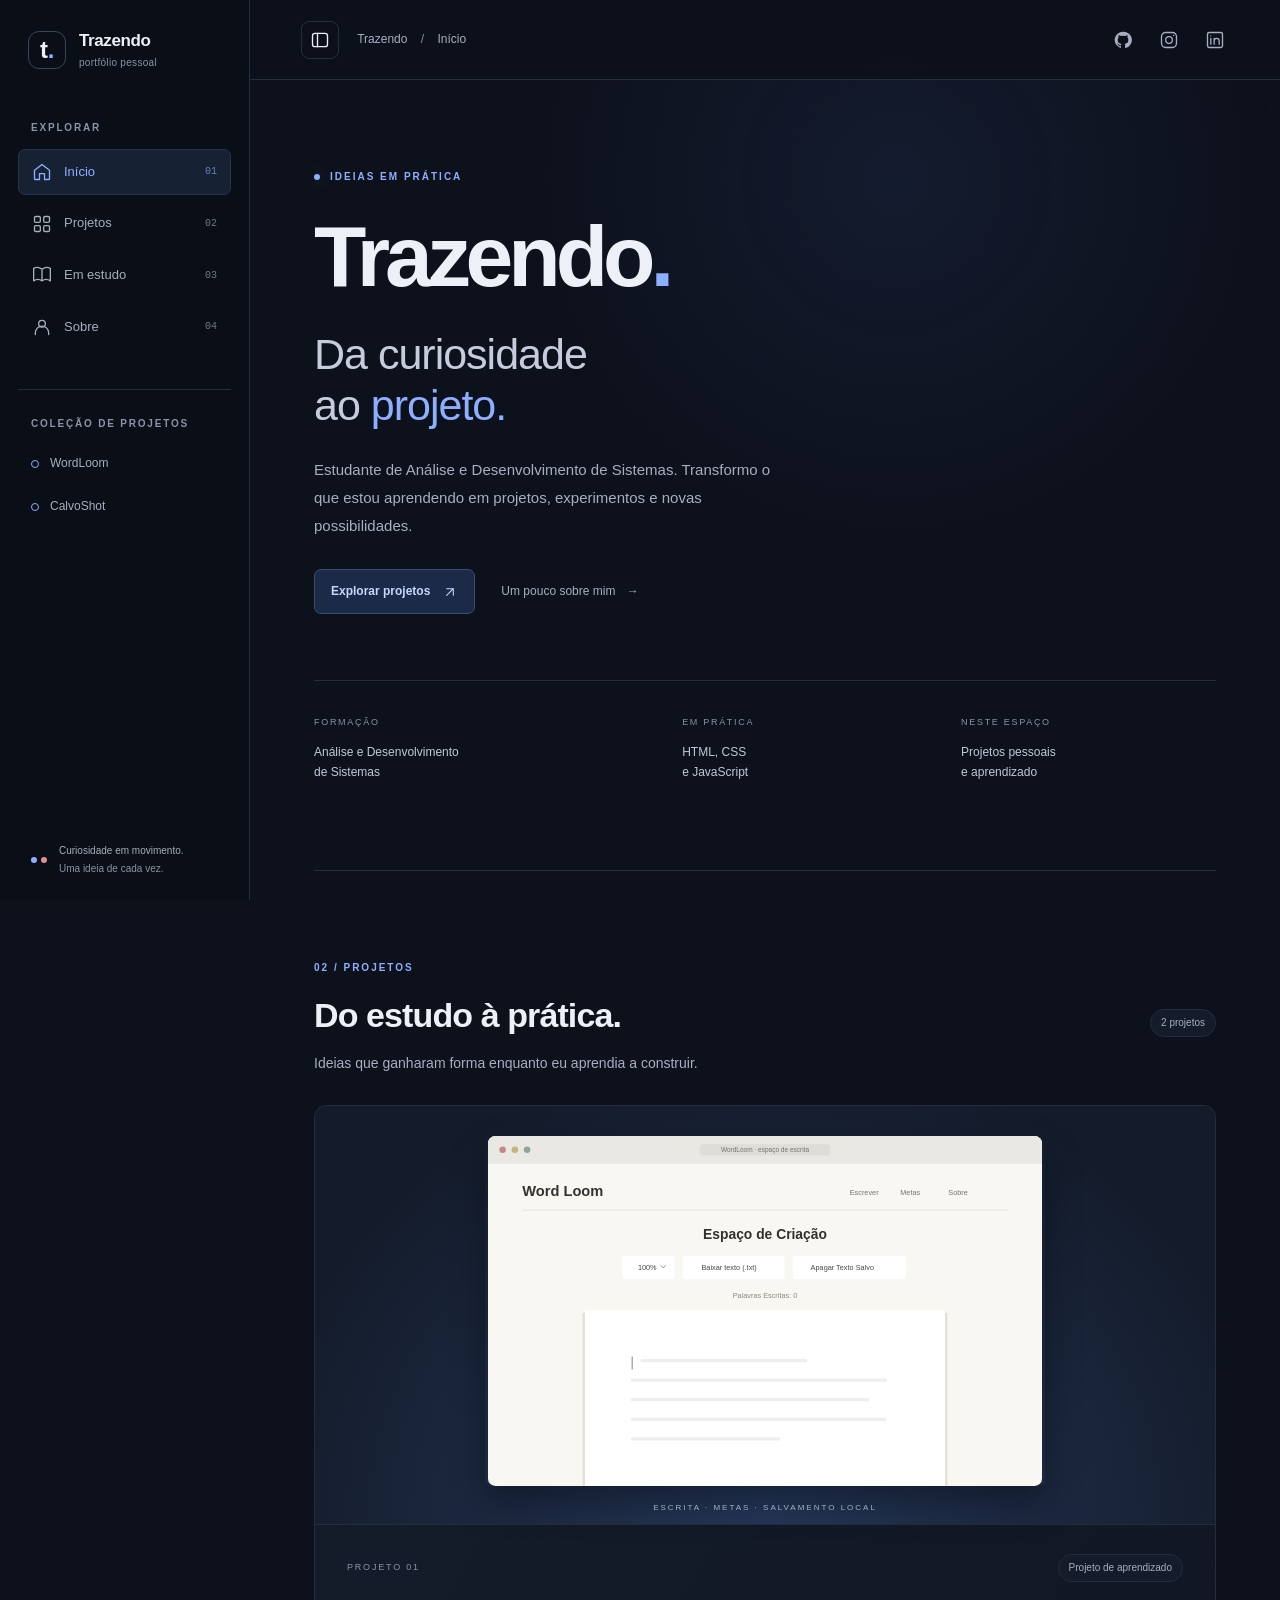
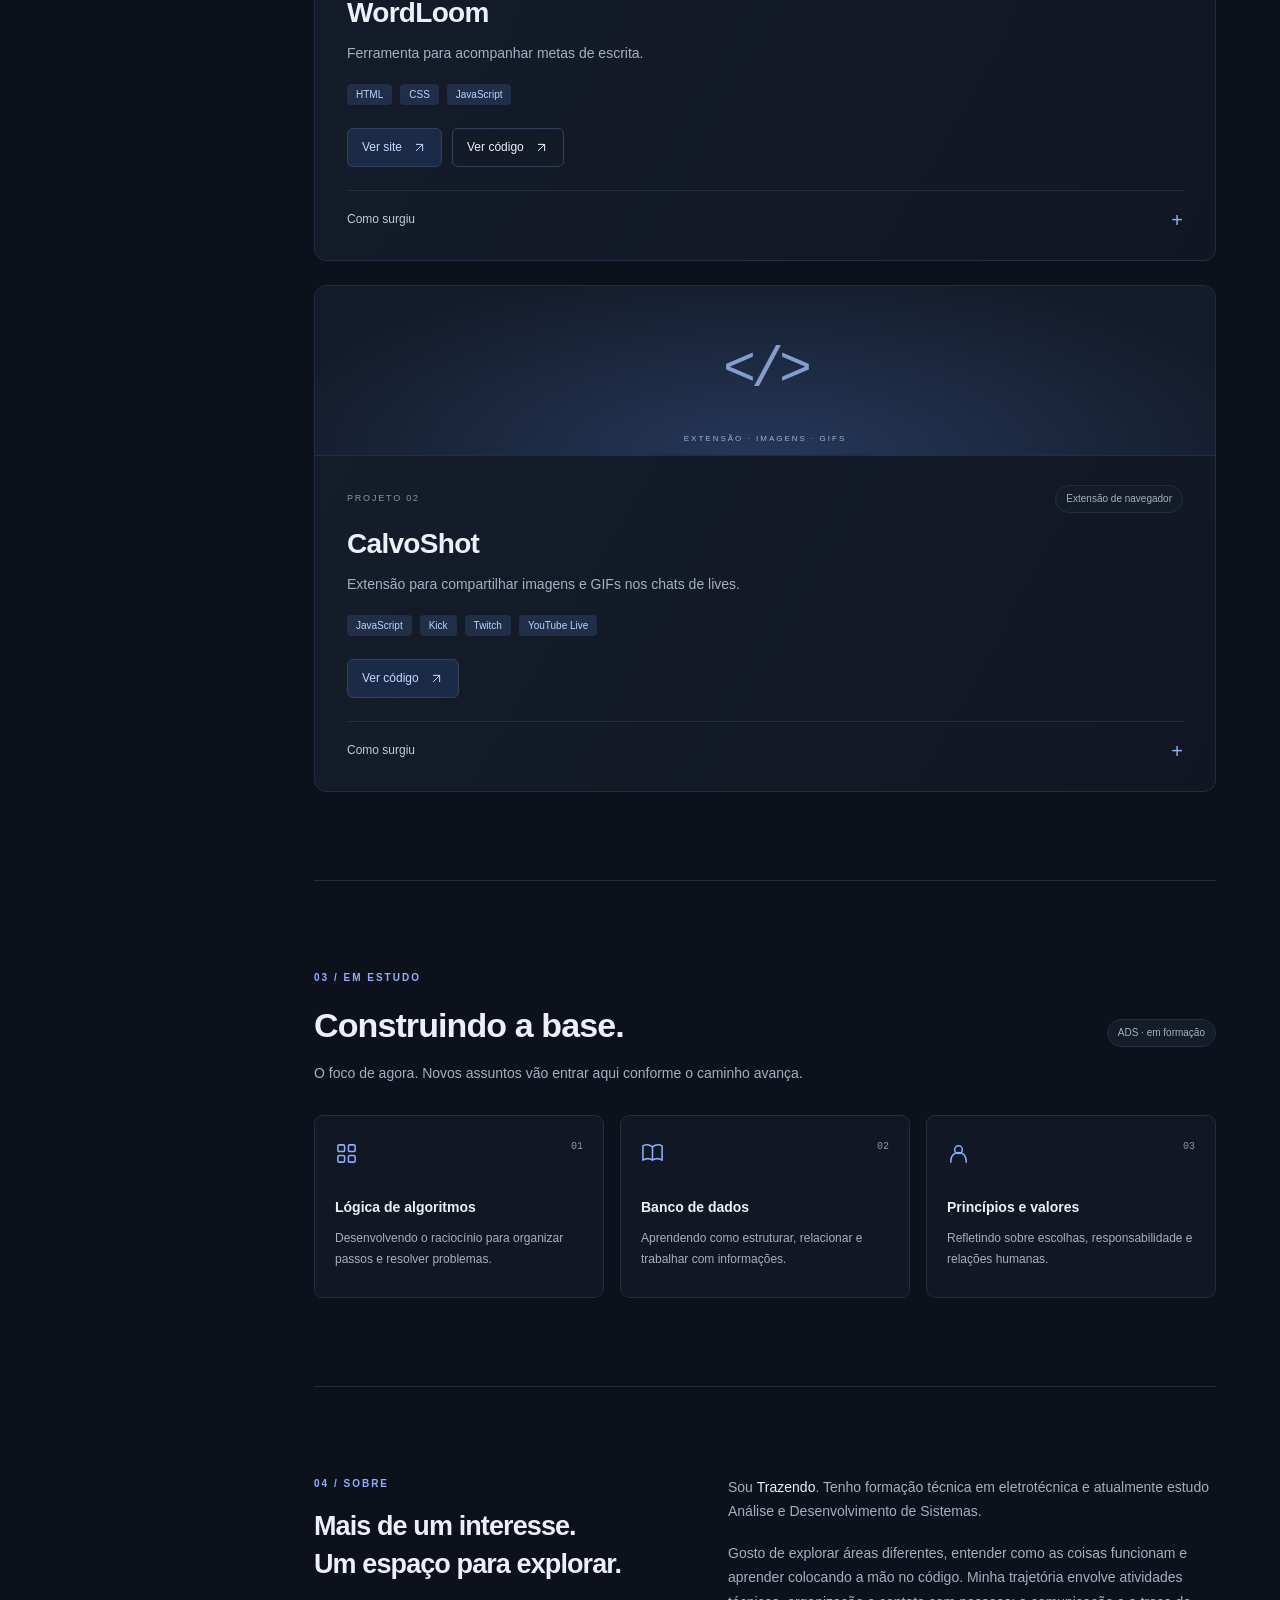
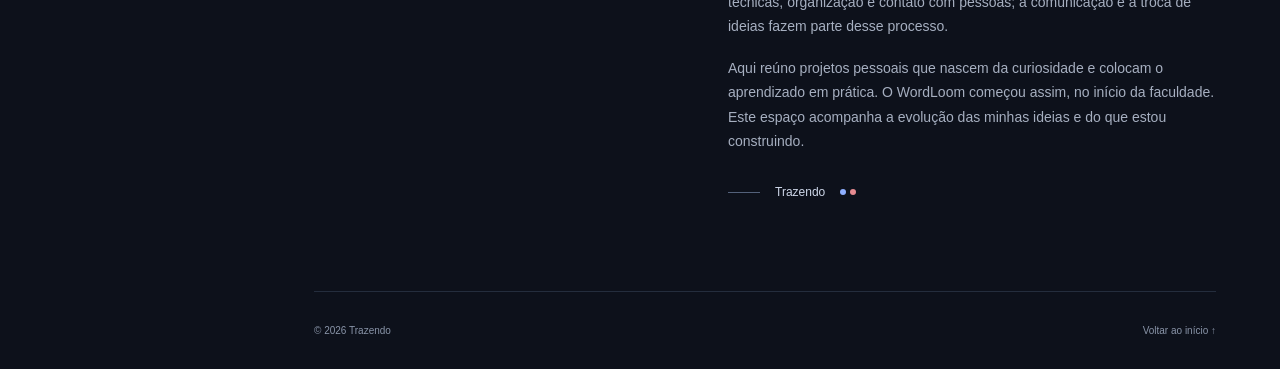
==== index.html @ d954ef14 "Add files via upload" ====
<!DOCTYPE html>
<html lang="pt-BR">
<head>
    <meta charset="UTF-8">
    <meta name="viewport" content="width=device-width, initial-scale=1.0">
    <meta name="theme-color" content="#0d111b">
    <meta name="description" content="Trazendo: projetos pessoais, ideias e aprendizado em desenvolvimento de sistemas.">
    <title>Trazendo · Ideias em prática</title>
    <link rel="stylesheet" href="style.css">
    <script src="script.js" defer></script>
</head>
<body>
    <a class="pular-conteudo" href="#conteudo">Pular para o conteúdo</a>

    <!-- Ícones reutilizáveis: cada <use> escolhe um símbolo pelo id. -->
    <svg class="biblioteca-icones" xmlns="http://www.w3.org/2000/svg" aria-hidden="true">
        <symbol id="icone-menu" viewBox="0 0 24 24"><rect x="3" y="4" width="18" height="16" rx="3"/><path d="M9 4v16"/></symbol>
        <symbol id="icone-inicio" viewBox="0 0 24 24"><path d="m3 10 9-7 9 7v10a1 1 0 0 1-1 1h-5v-7H9v7H4a1 1 0 0 1-1-1Z"/></symbol>
        <symbol id="icone-projetos" viewBox="0 0 24 24"><rect x="3" y="3" width="7" height="7" rx="1.5"/><rect x="14" y="3" width="7" height="7" rx="1.5"/><rect x="3" y="14" width="7" height="7" rx="1.5"/><rect x="14" y="14" width="7" height="7" rx="1.5"/></symbol>
        <symbol id="icone-estudo" viewBox="0 0 24 24"><path d="M12 5C8 2 4 3 2 4v15c3-2 7-2 10 0 3-2 7-2 10 0V4c-2-1-6-2-10 1Zm0 0v14"/></symbol>
        <symbol id="icone-sobre" viewBox="0 0 24 24"><circle cx="12" cy="8" r="4"/><path d="M4 21v-2a8 8 0 0 1 16 0v2"/></symbol>
        <symbol id="icone-seta" viewBox="0 0 24 24"><path d="M7 17 17 7M7 7h10v10"/></symbol>
        <symbol id="icone-fechar" viewBox="0 0 24 24"><path d="m6 6 12 12M6 18 18 6"/></symbol>
        <symbol id="icone-github" viewBox="0 0 24 24"><path d="M12 2a10 10 0 0 0-3.16 19.49c.5.09.68-.22.68-.48v-1.69c-2.78.6-3.37-1.18-3.37-1.18-.45-1.16-1.11-1.47-1.11-1.47-.91-.62.07-.61.07-.61 1 .07 1.53 1.03 1.53 1.03.89 1.53 2.34 1.09 2.91.83.09-.65.35-1.09.64-1.34-2.22-.25-4.56-1.11-4.56-4.94 0-1.09.39-1.99 1.03-2.69-.1-.25-.45-1.27.1-2.65 0 0 .84-.27 2.75 1.03a9.6 9.6 0 0 1 5 0c1.91-1.3 2.75-1.03 2.75-1.03.55 1.38.2 2.4.1 2.65.64.7 1.03 1.6 1.03 2.69 0 3.84-2.34 4.69-4.57 4.94.36.31.68.92.68 1.85v2.75c0 .27.18.58.69.48A10 10 0 0 0 12 2Z"/></symbol>
        <symbol id="icone-instagram" viewBox="0 0 24 24"><rect x="3" y="3" width="18" height="18" rx="5"/><circle cx="12" cy="12" r="4"/><circle cx="17.5" cy="6.5" r=".8" fill="currentColor" stroke="none"/></symbol>
        <symbol id="icone-linkedin" viewBox="0 0 24 24"><rect x="3" y="3" width="18" height="18" rx="2"/><path d="M7 10v7m4 0v-7m0 3c0-4 6-4 6 0v4"/><circle cx="7" cy="7" r=".8" fill="currentColor" stroke="none"/></symbol>
    </svg>

    <aside class="barra-lateral" id="barra-lateral" aria-label="Índice do portfólio">
        <div class="marca-lateral">
            <a class="marca" href="#inicio" aria-label="Trazendo, início"><span class="simbolo-marca">t<span>.</span></span><span>Trazendo<span class="submarca">portfólio pessoal</span></span></a>
            <button class="botao-icone fechar-menu" id="fechar-menu" aria-label="Fechar navegação"><svg class="icone" aria-hidden="true"><use href="#icone-fechar"/></svg></button>
        </div>
        <p class="rotulo-lateral">EXPLORAR</p>
        <nav class="navegacao" aria-label="Seções">
            <a class="ativo" href="#inicio" aria-current="location"><svg class="icone" aria-hidden="true"><use href="#icone-inicio"/></svg><span>Início</span><span class="numero-nav">01</span></a>
            <a href="#projetos"><svg class="icone" aria-hidden="true"><use href="#icone-projetos"/></svg><span>Projetos</span><span class="numero-nav">02</span></a>
            <a href="#estudos"><svg class="icone" aria-hidden="true"><use href="#icone-estudo"/></svg><span>Em estudo</span><span class="numero-nav">03</span></a>
            <a href="#sobre"><svg class="icone" aria-hidden="true"><use href="#icone-sobre"/></svg><span>Sobre</span><span class="numero-nav">04</span></a>
        </nav>
        <div class="colecao-lateral"><p class="rotulo-lateral">COLEÇÃO DE PROJETOS</p><div id="atalhos-projetos"></div></div>
        <div class="rodape-lateral"><span class="duas-cores" aria-hidden="true"><i></i><i></i></span><p>Curiosidade em movimento.<span>Uma ideia de cada vez.</span></p></div>
    </aside>
    <button class="fundo-menu" id="fundo-menu" hidden aria-label="Fechar navegação"></button>

    <div class="pagina">
        <header class="topo">
            <div class="topo-esquerda"><button class="botao-icone" id="alternar-menu" aria-label="Alternar navegação" aria-controls="barra-lateral" aria-expanded="true"><svg class="icone" aria-hidden="true"><use href="#icone-menu"/></svg></button><span class="caminho">Trazendo <span>/</span> <span id="secao-atual">Início</span></span></div>
            <!-- Substitua href="#" pelos seus endereços quando quiser. -->
            <nav class="redes-sociais" aria-label="Redes sociais">
                <a href="https://github.com/trazendo" target="_blank" rel="noopener noreferrer" aria-label="GitHub" title="GitHub"><svg class="icone github" aria-hidden="true"><use href="#icone-github"/></svg></a>
                <a href="#" aria-label="Instagram" title="Instagram"><svg class="icone" aria-hidden="true"><use href="#icone-instagram"/></svg></a>
                <a href="#" aria-label="LinkedIn" title="LinkedIn"><svg class="icone" aria-hidden="true"><use href="#icone-linkedin"/></svg></a>
            </nav>
        </header>

        <main id="conteudo">
            <section class="inicio secao" id="inicio" aria-labelledby="titulo-inicio">
                <p class="sobretitulo"><span class="ponto-status" aria-hidden="true"></span> IDEIAS EM PRÁTICA</p>
                <h1 id="titulo-inicio">Trazendo<span class="ponto-titulo">.</span></h1>
                <p class="frase-inicio">Da curiosidade<br>ao <span>projeto.</span></p>
                <p class="introducao">Estudante de Análise e Desenvolvimento de Sistemas. Transformo o que estou aprendendo em projetos, experimentos e novas possibilidades.</p>
                <div class="acoes-inicio"><a class="botao botao-principal" href="#projetos">Explorar projetos <svg class="icone" aria-hidden="true"><use href="#icone-seta"/></svg></a><a class="link-discreto" href="#sobre">Um pouco sobre mim <span aria-hidden="true">→</span></a></div>
                <div class="resumo-inicio"><div><span>FORMAÇÃO</span><p>Análise e Desenvolvimento<br>de Sistemas</p></div><div><span>EM PRÁTICA</span><p>HTML, CSS<br>e JavaScript</p></div><div><span>NESTE ESPAÇO</span><p>Projetos pessoais<br>e aprendizado</p></div></div>
            </section>

            <section class="secao" id="projetos" aria-labelledby="titulo-projetos">
                <div class="cabecalho-secao"><div><p class="sobretitulo">02 / PROJETOS</p><h2 id="titulo-projetos">Do estudo à prática.</h2></div><span class="etiqueta-contagem" id="contagem-projetos">2 projetos</span></div>
                <p class="descricao-secao">Ideias que ganharam forma enquanto eu aprendia a construir.</p>
                <div class="lista-projetos" id="lista-projetos"></div>
                <noscript><article class="projeto-sem-js"><h3>WordLoom</h3><p>Ferramenta para acompanhar metas de escrita.</p><a href="https://trazendo.github.io/wordloom/">Ver site</a> · <a href="https://github.com/trazendo/wordloom">Ver código</a></article><article class="projeto-sem-js"><h3>CalvoShot</h3><p>Extensão para compartilhar imagens e GIFs nos chats de lives.</p><a href="https://github.com/Trazendo/calvoshot">Ver código</a></article></noscript>
            </section>

            <section class="secao" id="estudos" aria-labelledby="titulo-estudos">
                <div class="cabecalho-secao"><div><p class="sobretitulo">03 / EM ESTUDO</p><h2 id="titulo-estudos">Construindo a base.</h2></div><span class="etiqueta">ADS · em formação</span></div>
                <p class="descricao-secao">O foco de agora. Novos assuntos vão entrar aqui conforme o caminho avança.</p>
                <div class="lista-estudos">
                    <article class="estudo"><span class="numero-estudo">01</span><svg class="icone" aria-hidden="true"><use href="#icone-projetos"/></svg><h3>Lógica de algoritmos</h3><p>Desenvolvendo o raciocínio para organizar passos e resolver problemas.</p></article>
                    <article class="estudo"><span class="numero-estudo">02</span><svg class="icone" aria-hidden="true"><use href="#icone-estudo"/></svg><h3>Banco de dados</h3><p>Aprendendo como estruturar, relacionar e trabalhar com informações.</p></article>
                    <article class="estudo"><span class="numero-estudo">03</span><svg class="icone" aria-hidden="true"><use href="#icone-sobre"/></svg><h3>Princípios e valores</h3><p>Refletindo sobre escolhas, responsabilidade e relações humanas.</p></article>
                </div>
            </section>

            <section class="secao sobre" id="sobre" aria-labelledby="titulo-sobre">
                <div><p class="sobretitulo">04 / SOBRE</p><h2 id="titulo-sobre">Mais de um interesse.<br>Um espaço para explorar.</h2></div>
                <div class="texto-sobre">
                    <p>Sou <strong>Trazendo</strong>. Tenho formação técnica em eletrotécnica e atualmente estudo Análise e Desenvolvimento de Sistemas.</p>
                    <p>Gosto de explorar áreas diferentes, entender como as coisas funcionam e aprender colocando a mão no código. Minha trajetória envolve atividades técnicas, organização e contato com pessoas; a comunicação e a troca de ideias fazem parte desse processo.</p>
                    <p>Aqui reúno projetos pessoais que nascem da curiosidade e colocam o aprendizado em prática. O WordLoom começou assim, no início da faculdade. Este espaço acompanha a evolução das minhas ideias e do que estou construindo.</p>
                    <div class="assinatura"><span class="linha-assinatura"></span><span>Trazendo</span><span class="duas-cores" aria-hidden="true"><i></i><i></i></span></div>
                </div>
            </section>
        </main>
        <footer class="rodape"><span>© <span id="ano">2026</span> Trazendo</span><a href="#inicio">Voltar ao início <span aria-hidden="true">↑</span></a></footer>
    </div>

    <!-- O JavaScript usa este modelo para cada novo projeto. -->
    <template id="modelo-projeto">
        <article class="projeto">
            <div class="previa-projeto"><img class="imagem-projeto" src="imagens/wordloom.svg" alt="" loading="lazy" width="680" height="430"><span class="tipo-projeto"></span></div>
            <div class="conteudo-projeto"><div class="linha-projeto"><span class="numero-projeto"></span><span class="etiqueta status-projeto"></span></div><h3 class="nome-projeto"></h3><p class="descricao-projeto"></p><ul class="tecnologias" aria-label="Tecnologias e plataformas"></ul><div class="links-projeto"></div><details class="detalhes-projeto"><summary>Como surgiu <span aria-hidden="true">+</span></summary><p class="contexto-projeto"></p><ul class="recursos-projeto"></ul></details></div>
        </article>
    </template>
</body>
</html>
---- style.css ----
/* 1. Variáveis: mude estas cores para personalizar o site. */
:root {
    --fundo: #0d111b;
    --fundo-lateral: #0a0e16;
    --painel: #121824;
    --texto: #edf0f6;
    --texto-suave: #a6afc0;
    --texto-discreto: #8994a8;
    --borda: #242d3d;
    --azul: #8eafff;
    --vermelho: #e68b91;
    --largura-lateral: 250px;
    --cursor-x: 70vw;
    --cursor-y: 20vh;
}
* { box-sizing: border-box; }
html { scroll-behavior: smooth; scroll-padding-top: 105px; }
body { margin: 0; background: var(--fundo); color: var(--texto); font-family: Inter, "Segoe UI", Arial, sans-serif; font-size: 15px; line-height: 1.75; }
/* A luz segue o mouse sem bloquear cliques. */
body::before { content: ""; position: fixed; inset: 0; background: radial-gradient(550px circle at var(--cursor-x) var(--cursor-y), rgba(84, 121, 222, .10), transparent 70%); pointer-events: none; z-index: 0; }
a { color: inherit; text-decoration: none; }
button { font: inherit; color: inherit; cursor: pointer; }
button, a { -webkit-tap-highlight-color: transparent; }
button:focus-visible, a:focus-visible, summary:focus-visible { outline: 2px solid var(--azul); outline-offset: 5px; }
p, h1, h2, h3 { margin: 0; }
svg { flex-shrink: 0; }
.icone { width: 20px; height: 20px; fill: none; stroke: currentColor; stroke-width: 1.6; stroke-linecap: round; stroke-linejoin: round; }
.github { fill: currentColor; stroke: none; }
.biblioteca-icones { position: absolute; width: 0; height: 0; overflow: hidden; }
.pular-conteudo { position: fixed; top: 12px; left: 16px; padding: 8px 16px; background: var(--texto); color: var(--fundo); z-index: 20; transform: translateY(-160%); }
.pular-conteudo:focus { transform: translateY(0); }
[hidden] { display: none !important; }

/* 2. Barra lateral: índice das seções e atalhos para os projetos. */
.barra-lateral { position: fixed; inset: 0 auto 0 0; width: var(--largura-lateral); padding: 30px 18px 22px; background: var(--fundo-lateral); border-right: 1px solid var(--borda); display: flex; flex-direction: column; overflow-y: auto; z-index: 5; transition: transform .22s ease, visibility .22s; }
.marca-lateral { display: flex; align-items: center; justify-content: space-between; margin-bottom: 50px; padding: 0 10px; }
.marca { display: flex; gap: 13px; align-items: center; font-size: 17px; font-weight: 650; letter-spacing: -.4px; line-height: 1.3; }
.simbolo-marca { display: inline-flex; align-items: center; justify-content: center; flex-shrink: 0; width: 38px; height: 38px; border: 1px solid #39445a; border-radius: 11px; font-size: 24px; }
.simbolo-marca span { color: var(--azul); }
.submarca { display: block; margin-top: 4px; font-weight: 400; letter-spacing: .3px; font-size: 10px; color: var(--texto-discreto); }
.rotulo-lateral { padding-left: 13px; font-size: 10px; font-weight: 600; letter-spacing: 1.8px; color: var(--texto-discreto); margin-bottom: 12px; }
.navegacao { display: grid; gap: 5px; }
.navegacao a { display: flex; align-items: center; gap: 12px; padding: 11px 13px; border-radius: 7px; font-size: 13px; color: var(--texto-suave); border: 1px solid transparent; transition: color .18s, background .18s; }
.navegacao a:hover { color: var(--texto); background: #141b28; }
.navegacao a.ativo { color: var(--azul); border-color: #27344d; background: #172134; }
.numero-nav { margin-left: auto; font-size: 10px; font-family: monospace; opacity: .65; }
.colecao-lateral { margin-top: 38px; padding-top: 25px; border-top: 1px solid var(--borda); }
.atalho-projeto { display: flex; align-items: center; gap: 11px; margin: 4px 0; padding: 9px 13px; color: var(--texto-suave); font-size: 12px; border-radius: 7px; }
.atalho-projeto:hover { color: var(--texto); background: #141b28; }
.atalho-projeto::before { content: ""; width: 6px; height: 6px; border: 1px solid var(--azul); border-radius: 50%; }
.rodape-lateral { margin-top: auto; padding: 50px 13px 0; display: flex; align-items: center; gap: 12px; }
.rodape-lateral p { font-size: 10px; color: var(--texto-suave); line-height: 1.8; }
.rodape-lateral p span { display: block; color: var(--texto-discreto); }
.duas-cores { display: inline-flex; gap: 4px; flex-shrink: 0; }
.duas-cores i { height: 6px; width: 6px; background: var(--azul); border-radius: 50%; }
.duas-cores i + i { background: var(--vermelho); }
.fechar-menu { display: none !important; }
.fundo-menu { position: fixed; inset: 0; background: #05080dc4; border: 0; z-index: 4; }

/* 3. Cabeçalho: os links de redes sociais ficam no topo. */
.pagina { position: relative; z-index: 1; margin-left: var(--largura-lateral); transition: margin-left .22s ease; }
.topo { position: sticky; top: 0; z-index: 3; display: flex; align-items: center; justify-content: space-between; gap: 14px; min-height: 80px; padding: 15px clamp(24px, 4vw, 64px); border-bottom: 1px solid var(--borda); background: #0d111bea; backdrop-filter: blur(12px); }
.topo-esquerda { display: flex; gap: 18px; align-items: center; }
.botao-icone { display: inline-flex; align-items: center; justify-content: center; width: 38px; height: 38px; padding: 0; background: transparent; border: 1px solid var(--borda); border-radius: 8px; }
.botao-icone:hover { background: #192233; color: var(--azul); }
.caminho { color: var(--texto-suave); font-size: 12px; }
.caminho > span:first-child { padding: 0 10px; color: #8290a6; }
.redes-sociais { display: flex; align-items: center; gap: 18px; }
.redes-sociais a { display: flex; align-items: center; justify-content: center; width: 28px; height: 32px; color: var(--texto-suave); transition: color .18s, transform .18s; }
.redes-sociais a:hover { color: var(--azul); transform: translateY(-2px); }
main, .rodape { max-width: 1120px; margin: auto; padding-left: clamp(24px, 5vw, 78px); padding-right: clamp(24px, 5vw, 78px); }
.secao { padding-top: 88px; padding-bottom: 88px; border-bottom: 1px solid var(--borda); }
.sobretitulo { font-size: 10px; letter-spacing: 2px; font-weight: 650; color: var(--azul); display: flex; align-items: center; gap: 10px; margin-bottom: 16px; }
h2 { font-size: clamp(25px, 3vw, 34px); letter-spacing: -.9px; font-weight: 600; line-height: 1.3; }
.descricao-secao { margin-top: 14px; margin-bottom: 30px; color: var(--texto-suave); font-size: 14px; max-width: 580px; }
.cabecalho-secao { display: flex; justify-content: space-between; align-items: flex-end; gap: 20px; }
.etiqueta, .etiqueta-contagem { border: 1px solid var(--borda); background: #141b29; border-radius: 50px; padding: 4px 10px; font-size: 10px; color: var(--texto-suave); flex-shrink: 0; }

/* 4. Apresentação e chamadas para os projetos. */
.inicio { position: relative; overflow: hidden; }
.ponto-status { width: 6px; height: 6px; border-radius: 50%; background: var(--azul); box-shadow: 0 0 15px #8eafff60; }
h1 { font-size: clamp(58px, 6.7vw, 86px); letter-spacing: -5px; font-weight: 650; line-height: 1.1; margin: 23px 0 26px; }
.ponto-titulo { color: var(--azul); }
.frase-inicio { font-size: clamp(26px, 3.6vw, 43px); letter-spacing: -1px; line-height: 1.2; color: #c5cddd; }
.frase-inicio > span { color: var(--azul); }
.introducao { max-width: 470px; color: var(--texto-suave); font-size: 15px; margin-top: 24px; line-height: 1.85; }
.acoes-inicio { display: flex; align-items: center; flex-wrap: wrap; gap: 26px; margin-top: 30px; }
.botao { display: inline-flex; align-items: center; justify-content: center; gap: 12px; padding: 11px 16px; border: 1px solid #394d72; border-radius: 7px; font-size: 12px; font-weight: 600; transition: background .18s, border-color .18s; }
.botao-principal { background: #1b2b47; color: #c4d7ff; }
.botao-principal:hover { background: #263b60; border-color: var(--azul); }
.botao .icone { width: 16px; height: 16px; }
.link-discreto { font-size: 12px; color: var(--texto-suave); }
.link-discreto span { margin-left: 8px; }
.link-discreto:hover { color: var(--azul); }
.resumo-inicio { display: grid; grid-template-columns: 1.35fr 1fr 1fr; gap: 24px; margin-top: 66px; padding-top: 26px; border-top: 1px solid var(--borda); }
.resumo-inicio > div > span { font-size: 9px; letter-spacing: 1.7px; color: var(--texto-discreto); }
.resumo-inicio p { margin-top: 8px; color: #c0c8d8; font-size: 12px; line-height: 1.7; }

/* 5. Projetos: prévia, descrição, links e detalhes opcionais. */
.lista-projetos { display: grid; gap: 24px; }
.projeto { border: 1px solid var(--borda); border-radius: 12px; background: linear-gradient(120deg, #151d2b, #111722); overflow: hidden; transition: border-color .2s; scroll-margin-top: 110px; }
.projeto:hover { border-color: #485a7a; }
.previa-projeto { position: relative; display: flex; align-items: center; justify-content: center; padding: 30px 48px 38px; background: radial-gradient(ellipse at 50% 100%, #253759, #141c2b 80%); border-bottom: 1px solid var(--borda); }
.imagem-projeto { display: block; width: min(100%, 560px); height: auto; max-height: 350px; object-fit: contain; border-radius: 7px; box-shadow: 0 16px 35px #05080f70; }
.tipo-projeto { position: absolute; bottom: 9px; left: 0; right: 0; text-align: center; font-size: 8px; letter-spacing: 2px; color: #a3b1c8; }
.previa-projeto.sem-imagem { min-height: 170px; padding: 35px; }
.previa-projeto.sem-imagem::before { content: "</>"; font-family: monospace; font-size: 55px; color: #859dca; letter-spacing: -5px; }
.conteudo-projeto { padding: 29px 32px 30px; }
.linha-projeto { display: flex; align-items: center; justify-content: space-between; gap: 12px; margin-bottom: 13px; }
.numero-projeto { font-size: 9px; letter-spacing: 1.8px; color: var(--texto-discreto); }
.nome-projeto { font-size: 28px; letter-spacing: -.7px; line-height: 1.3; }
.descricao-projeto { margin-top: 10px; max-width: 540px; color: var(--texto-suave); font-size: 14px; }
.tecnologias { display: flex; flex-wrap: wrap; gap: 8px; padding: 0; margin: 18px 0 23px; list-style: none; }
.tecnologias li { padding: 2px 9px; border-radius: 4px; font-size: 10px; color: #bed2fa; background: #202e47; }
.links-projeto { display: flex; flex-wrap: wrap; gap: 10px; }
.links-projeto a { display: flex; align-items: center; gap: 10px; border: 1px solid #34415b; border-radius: 6px; padding: 8px 14px; font-size: 12px; }
.links-projeto a:first-child { color: #c4d7ff; background: #1b2b47; }
.links-projeto a:hover { border-color: var(--azul); background: #243454; }
.links-projeto .icone { width: 15px; height: 15px; }
.detalhes-projeto { margin-top: 23px; padding-top: 18px; border-top: 1px solid var(--borda); font-size: 12px; color: var(--texto-suave); }
.detalhes-projeto summary { display: flex; align-items: center; justify-content: space-between; list-style: none; cursor: pointer; color: #c1cadb; }
.detalhes-projeto summary::-webkit-details-marker { display: none; }
.detalhes-projeto summary > span { font-size: 20px; line-height: 1; color: var(--azul); transition: transform .2s; }
.detalhes-projeto[open] summary > span { transform: rotate(45deg); }
.contexto-projeto { margin-top: 16px; }
.recursos-projeto { padding-left: 18px; margin-top: 12px; }
.recursos-projeto li { padding: 2px 0; }
.projeto-sem-js { border: 1px solid var(--borda); padding: 24px; border-radius: 10px; }

/* 6. Estudos e apresentação pessoal. */
.lista-estudos { display: grid; grid-template-columns: repeat(3, 1fr); gap: 16px; }
.estudo { position: relative; padding: 26px 20px; border: 1px solid var(--borda); background: #111824; border-radius: 9px; }
.numero-estudo { position: absolute; right: 20px; top: 22px; font-size: 10px; color: var(--texto-discreto); font-family: monospace; }
.estudo > .icone { color: var(--azul); margin-bottom: 23px; width: 23px; height: 23px; }
.estudo h3 { font-size: 14px; line-height: 1.5; font-weight: 600; }
.estudo p { margin-top: 10px; color: var(--texto-suave); font-size: 12px; line-height: 1.8; }
.sobre { display: grid; grid-template-columns: .9fr 1.2fr; gap: 48px; }
.sobre h2 { font-size: 27px; line-height: 1.4; }
.texto-sobre p { color: var(--texto-suave); font-size: 14px; margin-bottom: 17px; }
.texto-sobre strong { color: var(--texto); font-weight: 500; }
.assinatura { display: flex; align-items: center; gap: 15px; margin-top: 28px; font-size: 12px; color: #ced7e9; }
.linha-assinatura { width: 32px; height: 1px; background: #53617a; }
.rodape { display: flex; justify-content: space-between; gap: 20px; padding-top: 30px; padding-bottom: 30px; font-size: 10px; color: var(--texto-discreto); }
.rodape a:hover { color: var(--azul); }
.sidebar-fechada .barra-lateral { transform: translateX(-100%); visibility: hidden; }
.sidebar-fechada .pagina { margin-left: 0; }

/* 7. Responsividade: a barra vira uma gaveta no celular. */
@media (max-width: 1100px) {
    :root { --largura-lateral: 220px; }
    .resumo-inicio { gap: 16px; }
    .sobre { gap: 30px; grid-template-columns: 1fr; }
    .sobre h2 br { display: none; }
}
@media (max-width: 900px) {
    :root { --largura-lateral: 265px; }
    .barra-lateral { transform: translateX(-100%); visibility: hidden; }
    .pagina, .sidebar-fechada .pagina { margin-left: 0; }
    .menu-aberto .barra-lateral { transform: translateX(0); visibility: visible; }
    .menu-aberto { overflow: hidden; }
    .fechar-menu { display: inline-flex !important; width: 30px; height: 30px; }
    .marca-lateral { padding-right: 0; }
    .inicio { padding-top: 72px; }
}
@media (max-width: 580px) {
    html { scroll-padding-top: 88px; }
    .topo { min-height: 70px; padding: 12px 20px; }
    .topo-esquerda { gap: 12px; }
    .caminho { font-size: 11px; }
    .caminho > span:first-child { padding: 0 5px; }
    .redes-sociais { gap: 9px; }
    main, .rodape { padding-left: 24px; padding-right: 24px; }
    .secao { padding-top: 60px; padding-bottom: 60px; }
    h1 { font-size: 61px; letter-spacing: -4px; }
    .frase-inicio { font-size: 35px; }
    .introducao { font-size: 14px; }
    .acoes-inicio { gap: 20px; }
    .resumo-inicio { grid-template-columns: 1fr; gap: 20px; margin-top: 44px; }
    .resumo-inicio p br { display: none; }
    .cabecalho-secao { align-items: flex-start; flex-direction: column; gap: 14px; }
    .cabecalho-secao .sobretitulo { margin-bottom: 10px; }
    .previa-projeto { padding: 24px 20px 34px; }
    .conteudo-projeto { padding: 23px 22px; }
    .status-projeto { font-size: 9px; }
    .lista-estudos { grid-template-columns: 1fr; gap: 12px; }
    .estudo { padding: 23px; }
    .estudo > .icone { margin-bottom: 14px; }
    .estudo p { max-width: 340px; }
    .sobre { gap: 25px; }
}
@media (prefers-reduced-motion: reduce) {
    html { scroll-behavior: auto; }
    *, *::before, *::after { transition: none !important; }
    body::before { display: none; }
}
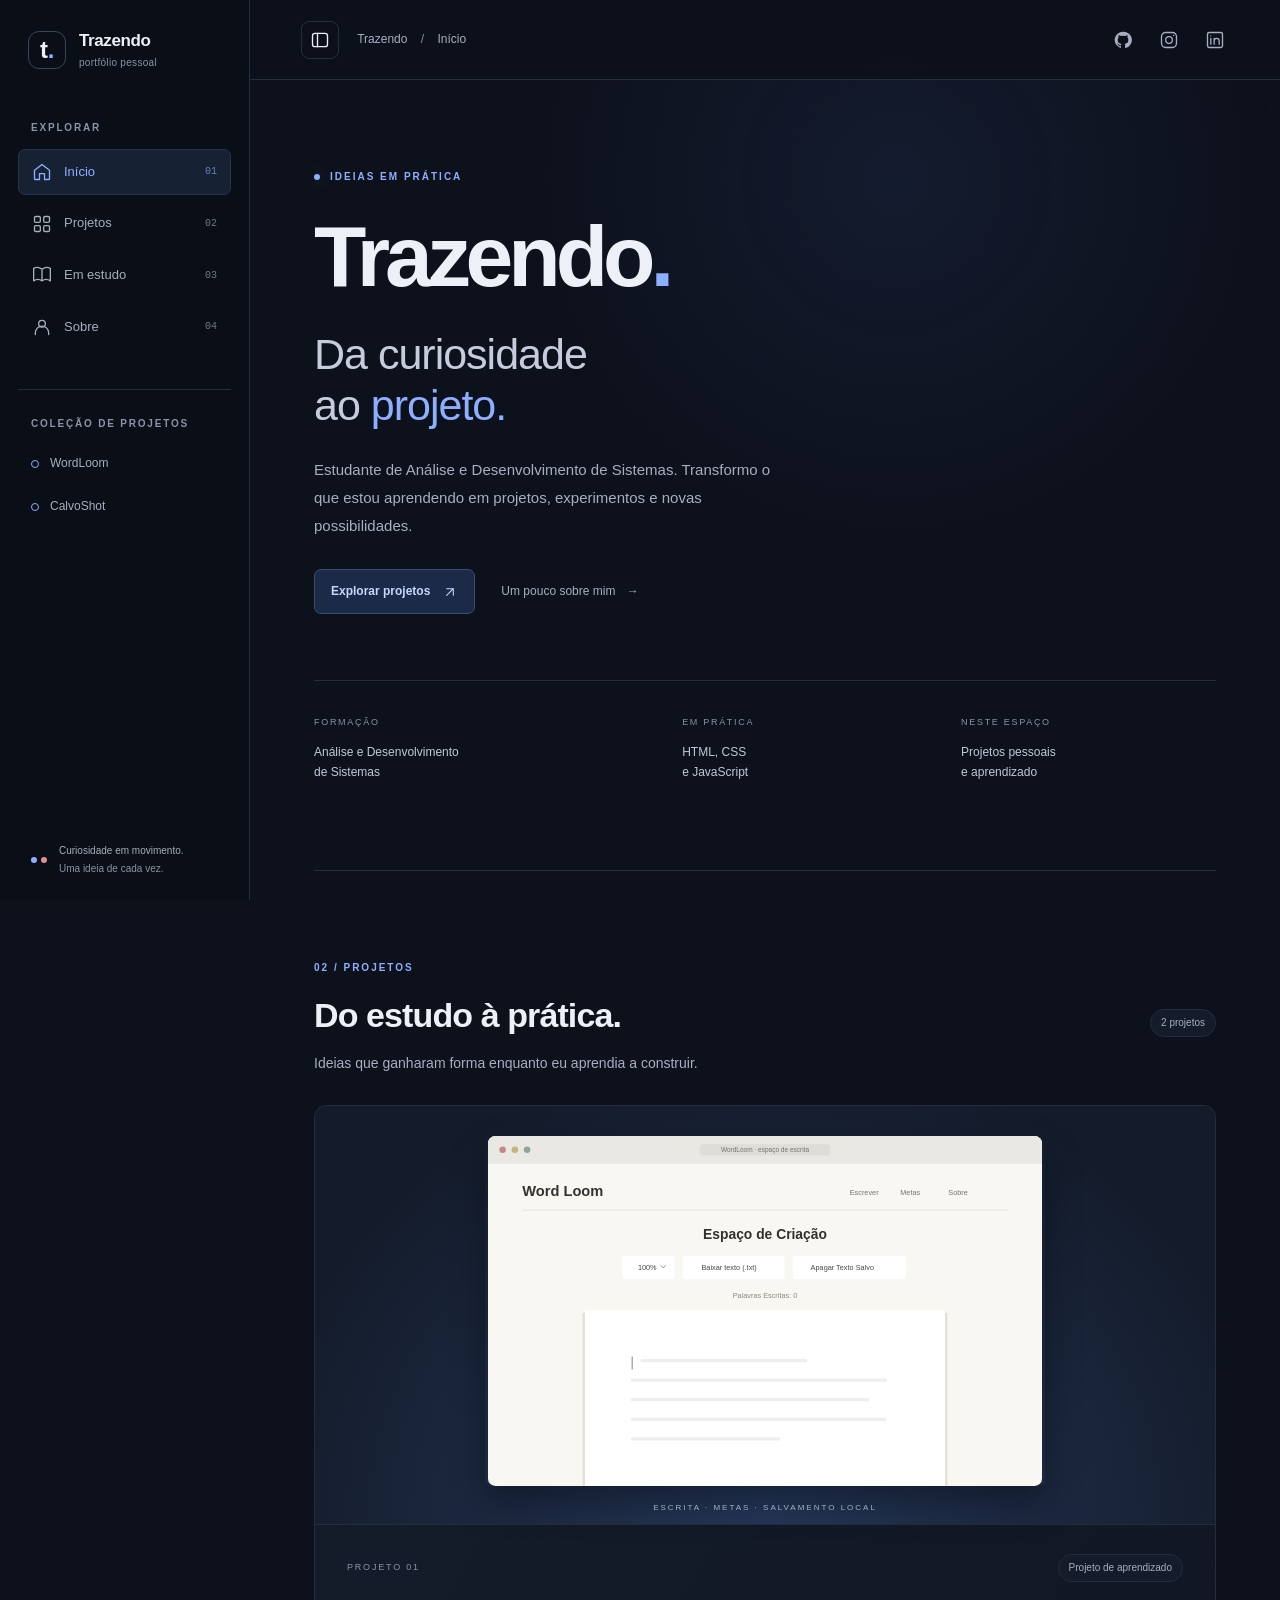
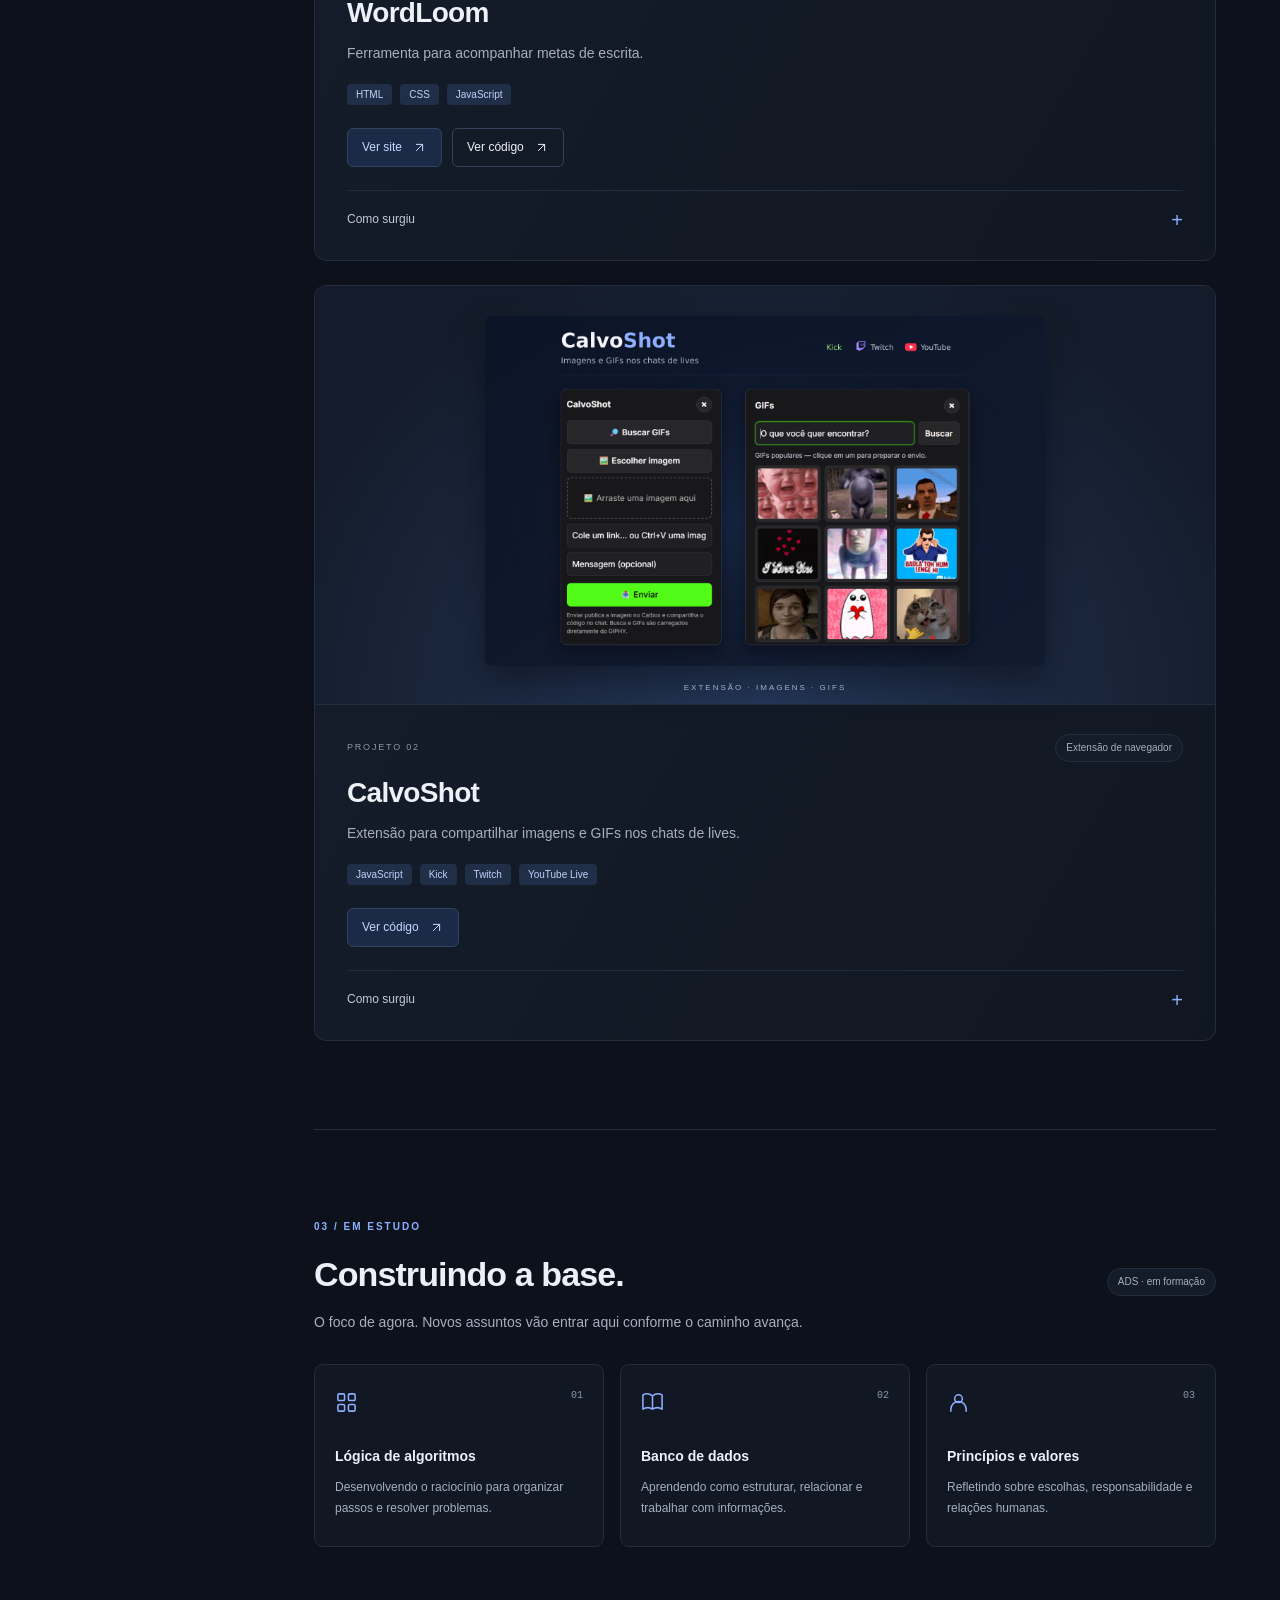
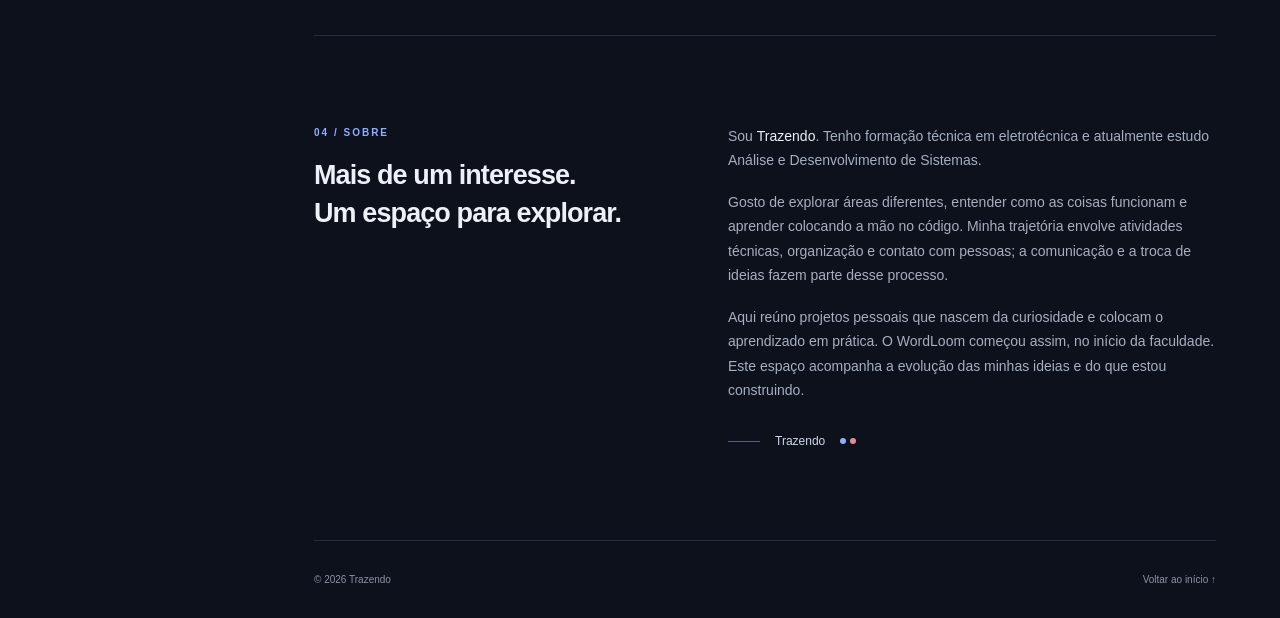
==== commit 81302b00: "Update index.html" ====
--- a/index.html
+++ b/index.html
@@ -1,6 +1,8 @@
 <!DOCTYPE html>
 <html lang="pt-BR">
 <head>
+<meta name="google-site-verification" content="f8QZ4sK9RK5aKMdlnRyk5snrsIg9uhcQGpKiqucczX0" />
+
     <meta charset="UTF-8">
     <meta name="viewport" content="width=device-width, initial-scale=1.0">
     <meta name="theme-color" content="#0d111b">
